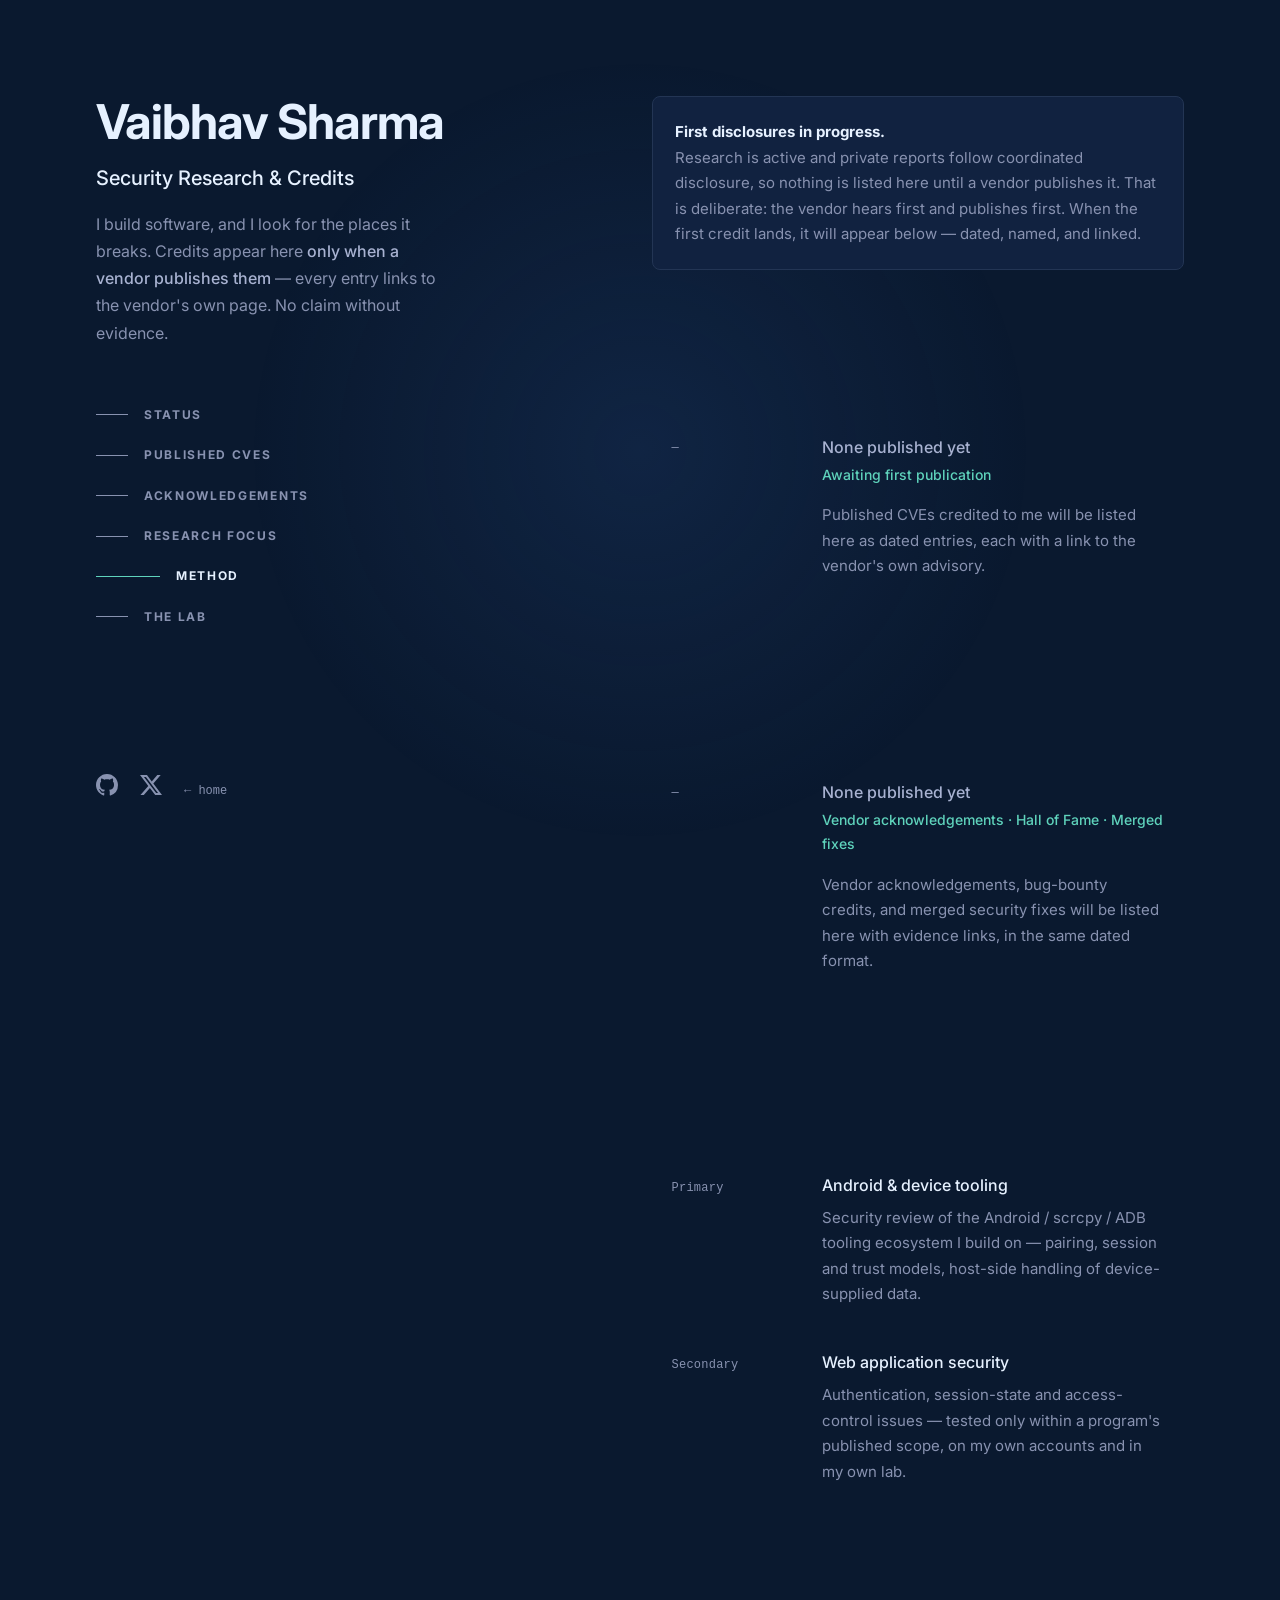
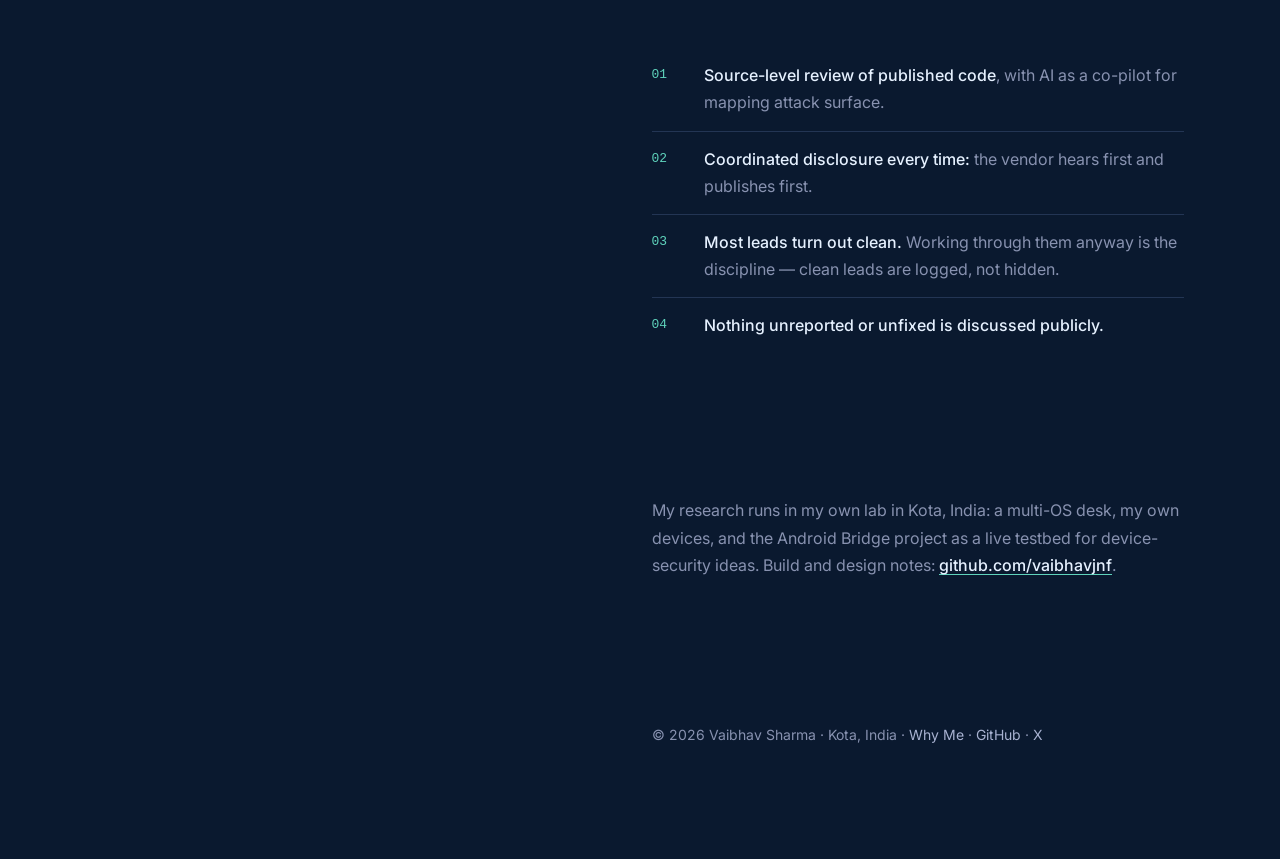
==== security.html @ 291d9839 "Launch personal website: resume portal + security evidence page" ====
<!DOCTYPE html>
<html lang="en">
<head>
<meta charset="utf-8">
<meta name="viewport" content="width=device-width, initial-scale=1">
<title>Security Research &amp; Credits — Vaibhav Sharma</title>
<meta name="description" content="Vaibhav Sharma's security research page: method, and vendor-published credits with evidence links. Credits are listed only when a vendor publishes them.">
<link rel="preconnect" href="https://fonts.googleapis.com">
<link rel="preconnect" href="https://fonts.gstatic.com" crossorigin>
<link href="https://fonts.googleapis.com/css2?family=Inter:wght@400;500;600;700&display=swap" rel="stylesheet">
<link rel="stylesheet" href="style.css">
</head>
<body>
<div id="spotlight" aria-hidden="true"></div>

<div class="layout">

  <!-- ============ LEFT: identity column (sticky) ============ -->
  <header class="identity">
    <div>
      <h1><a href="index.html">Vaibhav Sharma</a></h1>
      <p class="headline">Security Research &amp; Credits</p>
      <p class="blurb">I build software, and I look for the places it breaks.
      Credits appear here <strong>only when a vendor publishes them</strong> — every entry
      links to the vendor's own page. No claim without evidence.</p>

      <nav class="spy-nav" aria-label="On this page">
        <ul>
          <li><a href="#status"><span class="nav-line"></span>Status</a></li>
          <li><a href="#cves"><span class="nav-line"></span>Published CVEs</a></li>
          <li><a href="#acks"><span class="nav-line"></span>Acknowledgements</a></li>
          <li><a href="#focus"><span class="nav-line"></span>Research focus</a></li>
          <li><a href="#method"><span class="nav-line"></span>Method</a></li>
          <li><a href="#lab"><span class="nav-line"></span>The lab</a></li>
        </ul>
      </nav>
    </div>

    <ul class="socials">
      <li>
        <a href="https://github.com/vaibhavjnf" aria-label="GitHub — vaibhavjnf" title="GitHub">
          <svg viewBox="0 0 16 16" aria-hidden="true"><path d="M8 0C3.58 0 0 3.58 0 8c0 3.54 2.29 6.53 5.47 7.59.4.07.55-.17.55-.38 0-.19-.01-.82-.01-1.49-2.01.37-2.53-.49-2.69-.94-.09-.23-.48-.94-.82-1.13-.28-.15-.68-.52-.01-.53.63-.01 1.08.58 1.23.82.72 1.21 1.87.87 2.33.66.07-.52.28-.87.51-1.07-1.78-.2-3.64-.89-3.64-3.95 0-.87.31-1.59.82-2.15-.08-.2-.36-1.02.08-2.12 0 0 .67-.21 2.2.82.64-.18 1.32-.27 2-.27s1.36.09 2 .27c1.53-1.04 2.2-.82 2.2-.82.44 1.1.16 1.92.08 2.12.51.56.82 1.27.82 2.15 0 3.07-1.87 3.75-3.65 3.95.29.25.54.73.54 1.48 0 1.07-.01 1.93-.01 2.2 0 .21.15.46.55.38A8.01 8.01 0 0 0 16 8c0-4.42-3.58-8-8-8Z"/></svg>
        </a>
      </li>
      <li>
        <a href="https://x.com/heyavaibh" aria-label="X — @heyavaibh" title="X">
          <svg viewBox="0 0 24 24" aria-hidden="true"><path d="M18.9 1.15h3.68l-8.04 9.19L24 22.85h-7.41l-5.8-7.58-6.64 7.58H.47l8.6-9.83L0 1.15h7.59l5.24 6.93 6.07-6.93Zm-1.29 19.5h2.04L6.49 3.24H4.3l13.31 17.41Z"/></svg>
        </a>
      </li>
      <li><a class="blog-link" href="index.html">← home</a></li>
    </ul>
  </header>

  <!-- ============ RIGHT: credits ledger ============ -->
  <main class="content">

    <section id="status" aria-label="Status">
      <h2 class="section-heading">Status</h2>
      <div class="status-note">
        <strong>First disclosures in progress.</strong><br>
        Research is active and private reports follow coordinated disclosure, so nothing is
        listed here until a vendor publishes it. That is deliberate: the vendor hears first
        and publishes first. When the first credit lands, it will appear below — dated,
        named, and linked.
      </div>
    </section>

    <section id="cves" aria-label="Published CVEs">
      <h2 class="section-heading">Published CVEs</h2>
      <!-- Publications-style entries (Academic Pages model). When a vendor publishes a
           credit, add an entry in this shape, newest first, grouped under its year:
      <article class="pub">
        <div class="pub-year">YYYY</div>
        <div>
          <h3>CVE-YYYY-NNNNN — Short title of the issue</h3>
          <p class="venue">Vendor / Product · Advisory type</p>
          <p>One- or two-line summary of impact and fix, in the vendor's terms.</p>
          <p class="links"><a href="VENDOR-URL">Vendor advisory</a></p>
        </div>
      </article>
      Keep a screenshot of the vendor credit line locally — vendor pages get taken down. -->
      <article class="pub empty">
        <div class="pub-year">—</div>
        <div>
          <h3>None published yet</h3>
          <p class="venue">Awaiting first publication</p>
          <p>Published CVEs credited to me will be listed here as dated entries, each with a
          link to the vendor's own advisory.</p>
        </div>
      </article>
    </section>

    <section id="acks" aria-label="Acknowledgements and Hall of Fame">
      <h2 class="section-heading">Acknowledgements</h2>
      <!-- Same entry shape as Published CVEs. Types: vendor acknowledgement,
           Hall of Fame listing, bug-bounty credit, merged security fix (GHSA). -->
      <article class="pub empty">
        <div class="pub-year">—</div>
        <div>
          <h3>None published yet</h3>
          <p class="venue">Vendor acknowledgements · Hall of Fame · Merged fixes</p>
          <p>Vendor acknowledgements, bug-bounty credits, and merged security fixes will be
          listed here with evidence links, in the same dated format.</p>
        </div>
      </article>
    </section>

    <section id="focus" aria-label="Research focus">
      <h2 class="section-heading">Research focus</h2>
      <ol class="rows">
        <li class="entry">
          <div class="when">Primary</div>
          <div>
            <h3>Android &amp; device tooling</h3>
            <p>Security review of the Android / scrcpy / ADB tooling ecosystem I build on —
            pairing, session and trust models, host-side handling of device-supplied data.</p>
          </div>
        </li>
        <li class="entry">
          <div class="when">Secondary</div>
          <div>
            <h3>Web application security</h3>
            <p>Authentication, session-state and access-control issues — tested only within a
            program's published scope, on my own accounts and in my own lab.</p>
          </div>
        </li>
      </ol>
    </section>

    <section id="method" aria-label="Method">
      <h2 class="section-heading">Method</h2>
      <ol class="method">
        <li><strong>Source-level review of published code</strong>, with AI as a co-pilot for mapping attack surface.</li>
        <li><strong>Coordinated disclosure every time:</strong> the vendor hears first and publishes first.</li>
        <li><strong>Most leads turn out clean.</strong> Working through them anyway is the discipline — clean leads are logged, not hidden.</li>
        <li><strong>Nothing unreported or unfixed is discussed publicly.</strong></li>
      </ol>
    </section>

    <section id="lab" aria-label="The lab">
      <h2 class="section-heading">The lab</h2>
      <p>My research runs in my own lab in Kota, India: a multi-OS desk, my own devices,
      and the Android Bridge project as a live testbed for device-security ideas.
      Build and design notes: <a class="inline-link" href="https://github.com/vaibhavjnf">github.com/vaibhavjnf</a>.</p>
    </section>

    <footer class="site">
      <p>© 2026 Vaibhav Sharma · Kota, India ·
      <a href="index.html">Why Me</a> · <a href="https://github.com/vaibhavjnf">GitHub</a> ·
      <a href="https://x.com/heyavaibh">X</a></p>
    </footer>

  </main>
</div>

<script src="script.js"></script>
</body>
</html>
---- style.css ----
/* Vaibhav Sharma — vaibhavjnf.github.io
   Structure reverse-engineered from the open-source portfolio tradition
   (fixed identity column + scrolling résumé). Original code. No build step. */

:root{
  --bg:#0a192f;
  --surface:#112240;
  --line:#233554;
  --text:#e6f1ff;
  --body:#a8b2d1;
  --muted:#8892b0;
  --accent:#5fd3bc;
  --accent-dim:rgba(95,211,188,.10);
  --glow:rgba(45,90,160,.18);
  --mono:ui-monospace,"SF Mono",SFMono-Regular,Menlo,Consolas,"Liberation Mono",monospace;
  --sans:"Inter",-apple-system,BlinkMacSystemFont,"Segoe UI",Roboto,Helvetica,Arial,sans-serif;
}
*{box-sizing:border-box;margin:0;padding:0}
html{scroll-behavior:smooth}
body{
  background:var(--bg);color:var(--muted);
  font-family:var(--sans);font-size:16px;line-height:1.7;
  -webkit-font-smoothing:antialiased;
}
::selection{background:var(--accent-dim);color:var(--text)}
a{color:inherit;text-decoration:none}
a:hover{color:var(--accent)}
:focus-visible{outline:2px solid var(--accent);outline-offset:3px;border-radius:2px}

/* ---------- spotlight (single orchestrated effect) ---------- */
#spotlight{
  position:fixed;inset:0;z-index:0;pointer-events:none;
  background:radial-gradient(600px circle at var(--mx,50%) var(--my,50%),var(--glow),transparent 65%);
}

/* ---------- shell ---------- */
.layout{
  position:relative;z-index:1;
  max-width:1600px;margin:0 auto;padding:0 96px;
  display:flex;justify-content:space-between;gap:4rem;
}

/* ---------- left column ---------- */
.identity{
  position:sticky;top:0;height:100vh;max-height:100vh;width:48%;
  display:flex;flex-direction:column;justify-content:space-between;
  padding:96px 0;
}
.identity h1{font-size:48px;line-height:1.1;letter-spacing:-1px;color:var(--text);font-weight:700}
.identity h1 a:hover{color:var(--text)}
.identity .headline{font-size:20px;font-weight:500;color:var(--text);margin-top:12px}
.identity .blurb{margin-top:16px;max-width:340px;color:var(--muted)}
.identity .blurb strong{color:var(--body);font-weight:500}

/* scroll-spy nav */
.spy-nav{margin-top:48px}
.spy-nav ul{list-style:none}
.spy-nav a{
  display:flex;align-items:center;gap:16px;padding:10px 0;
  font-size:12px;font-weight:700;letter-spacing:.14em;text-transform:uppercase;color:var(--muted);
}
.spy-nav .nav-line{display:block;width:32px;height:1px;background:var(--muted);transition:width .25s ease,background .25s ease}
.spy-nav a:hover,.spy-nav a.active{color:var(--text)}
.spy-nav a:hover .nav-line,.spy-nav a.active .nav-line{width:64px;background:var(--accent)}
.spy-nav .nav-num{font-family:var(--mono);font-size:11px;letter-spacing:0;color:var(--accent);display:none}

/* socials pinned to bottom of left column */
.socials{list-style:none;display:flex;gap:22px;align-items:center}
.socials a{color:var(--muted);display:inline-flex}
.socials a:hover{color:var(--accent)}
.socials svg{width:22px;height:22px;fill:currentColor}
.socials .blog-link{font-family:var(--mono);font-size:12px}

/* ---------- right column ---------- */
.content{width:52%;padding:96px 0}
section{margin-bottom:144px;scroll-margin-top:96px}
section:last-child{margin-bottom:0}

/* mobile-only sticky section heading (hidden on desktop) */
.section-heading{
  display:none;
  font-size:14px;font-weight:700;letter-spacing:.14em;text-transform:uppercase;color:var(--text);
}

.content p{margin-bottom:16px}
.content p strong,.content li strong{color:var(--body);font-weight:500}
.inline-link{color:var(--text);font-weight:500;box-shadow:inset 0 -1px 0 var(--accent);transition:color .2s}
.inline-link:hover{color:var(--accent)}

/* ---------- résumé rows (experience / projects / credits) ---------- */
.rows{list-style:none}
.entry{
  display:grid;grid-template-columns:130px 1fr;gap:1.25rem;
  padding:20px;border-radius:8px;
  transition:background .25s ease,box-shadow .25s ease;
}
.entry + .entry{margin-top:4px}
.entry .when{
  font-family:var(--mono);font-size:12px;letter-spacing:.02em;color:var(--muted);
  padding-top:4px;white-space:nowrap;
}
.entry h3{font-size:16px;font-weight:500;color:var(--text);line-height:1.45}
.entry h3 a:hover{color:var(--accent)}
.entry h3 .ext{color:var(--accent);font-size:13px}
.entry .org{color:var(--body)}
.entry p{font-size:15px;margin:8px 0 0}
.entry p:last-of-type{margin-bottom:0}
.sub-links{font-size:14px;margin-top:10px}
.sub-links a{color:var(--body);font-weight:500;margin-right:18px}
.sub-links a:hover{color:var(--accent)}

.tags{list-style:none;display:flex;flex-wrap:wrap;gap:8px;margin-top:14px}
.tags li{
  font-size:12px;font-weight:500;line-height:1;
  color:var(--accent);background:var(--accent-dim);
  padding:6px 12px;border-radius:999px;
}

/* project rows get a CSS-only thumbnail tile (no external images) */
.entry.project{grid-template-columns:150px 1fr}
.thumb{
  height:96px;border:1px solid var(--line);border-radius:6px;background:var(--surface);
  display:flex;align-items:center;justify-content:center;
  font-family:var(--mono);font-size:20px;letter-spacing:.08em;color:var(--body);
  transition:border-color .25s ease,color .25s ease;
}

/* desktop: siblings dim while one row is hovered (résumé-reading effect) */
@media (hover:hover) and (min-width:1081px){
  .rows:hover .entry{opacity:.55}
  .rows:hover .entry:hover{opacity:1;background:rgba(148,163,184,.06);box-shadow:inset 0 1px 0 rgba(148,163,184,.08)}
  .rows:hover .entry:hover h3,.entry:hover h3{color:var(--accent)}
  .entry:hover .thumb{border-color:var(--accent);color:var(--accent)}
}

/* ---------- security / method ---------- */
.method{list-style:none;counter-reset:rule}
.method li{
  counter-increment:rule;position:relative;
  padding:14px 0 14px 52px;border-bottom:1px solid var(--line);
}
.method li:last-child{border-bottom:none}
.method li::before{
  content:counter(rule,decimal-leading-zero);
  position:absolute;left:0;top:16px;
  font-family:var(--mono);font-size:13px;color:var(--accent);
}
.method li strong{color:var(--text);font-weight:500}

.status-note{
  border:1px solid var(--line);border-radius:8px;background:var(--surface);
  padding:22px;font-size:15px;
}
.status-note strong{color:var(--text)}

/* publications-style credit entries (Academic Pages model) */
.pub{display:grid;grid-template-columns:130px 1fr;gap:1.25rem;padding:20px;border-radius:8px}
.pub .pub-year{font-family:var(--mono);font-size:12px;color:var(--muted);padding-top:4px}
.pub h3{font-size:16px;font-weight:500;color:var(--text)}
.pub .venue{color:var(--accent);font-size:14px;font-weight:500;margin-top:2px}
.pub p{font-size:15px;margin-top:6px}
.pub .links{font-size:14px;margin-top:8px}
.pub .links a{color:var(--body);font-weight:500;margin-right:18px}
.pub .links a:hover{color:var(--accent)}
.pub.empty h3{color:var(--body)}

/* ---------- contact / footer ---------- */
.contact-big{font-size:32px;font-weight:700;color:var(--text);letter-spacing:-.5px;margin-bottom:16px}
.contact-links{list-style:none;margin-top:24px}
.contact-links li{padding:8px 0;border-bottom:1px solid var(--line);font-size:15px}
.contact-links li:last-child{border-bottom:none}
.contact-links .k{font-family:var(--mono);font-size:12px;color:var(--accent);display:inline-block;width:110px}
footer.site{margin-top:120px;font-size:14px;color:var(--muted)}
footer.site a{color:var(--body)}
footer.site a:hover{color:var(--accent)}

/* ---------- responsive ---------- */
@media (max-width:1240px){
  .layout{padding:0 48px}
}
@media (max-width:1080px){
  .layout{flex-direction:column;padding:0 48px;gap:0}
  .identity{position:static;height:auto;max-height:none;width:100%;padding:80px 0 0}
  .identity .blurb{max-width:560px}
  .spy-nav{display:none}
  .socials{margin-top:32px}
  .content{width:100%;padding:64px 0 80px}
  section{margin-bottom:96px;scroll-margin-top:24px}
  .section-heading{
    display:block;position:sticky;top:0;z-index:5;
    margin:0 -48px 24px;padding:16px 48px;
    background:rgba(10,25,47,.78);backdrop-filter:blur(10px);
  }
}
@media (max-width:640px){
  .layout{padding:0 24px}
  .identity{padding-top:56px}
  .identity h1{font-size:38px}
  .identity .headline{font-size:18px}
  .section-heading{margin:0 -24px 20px;padding:14px 24px}
  .entry,.entry.project,.pub{grid-template-columns:1fr;gap:.5rem}
  .entry .when,.pub .pub-year{padding-top:0}
  .thumb{height:72px;max-width:200px}
  .contact-big{font-size:26px}
  .contact-links .k{display:block;width:auto;margin-bottom:2px}
}
@media (prefers-reduced-motion:reduce){
  html{scroll-behavior:auto}
  *{transition:none !important}
  #spotlight{display:none}
}
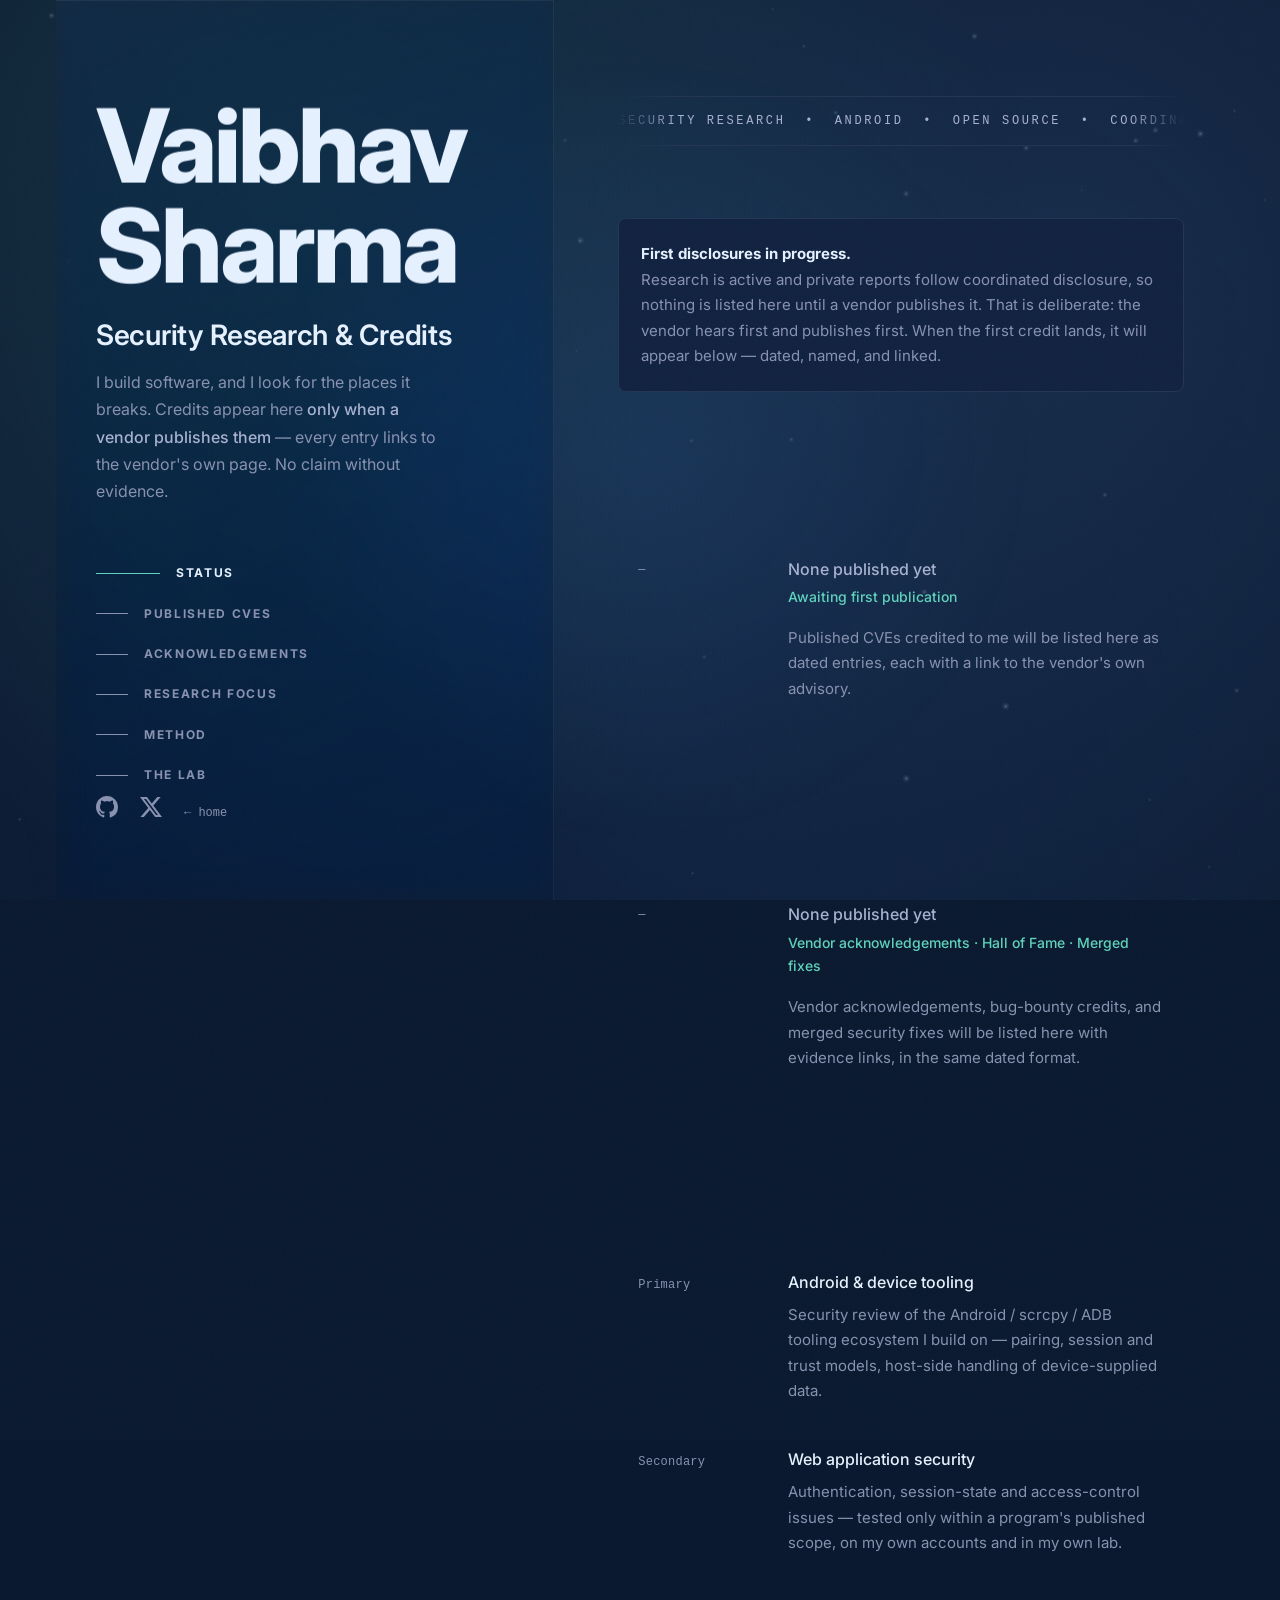
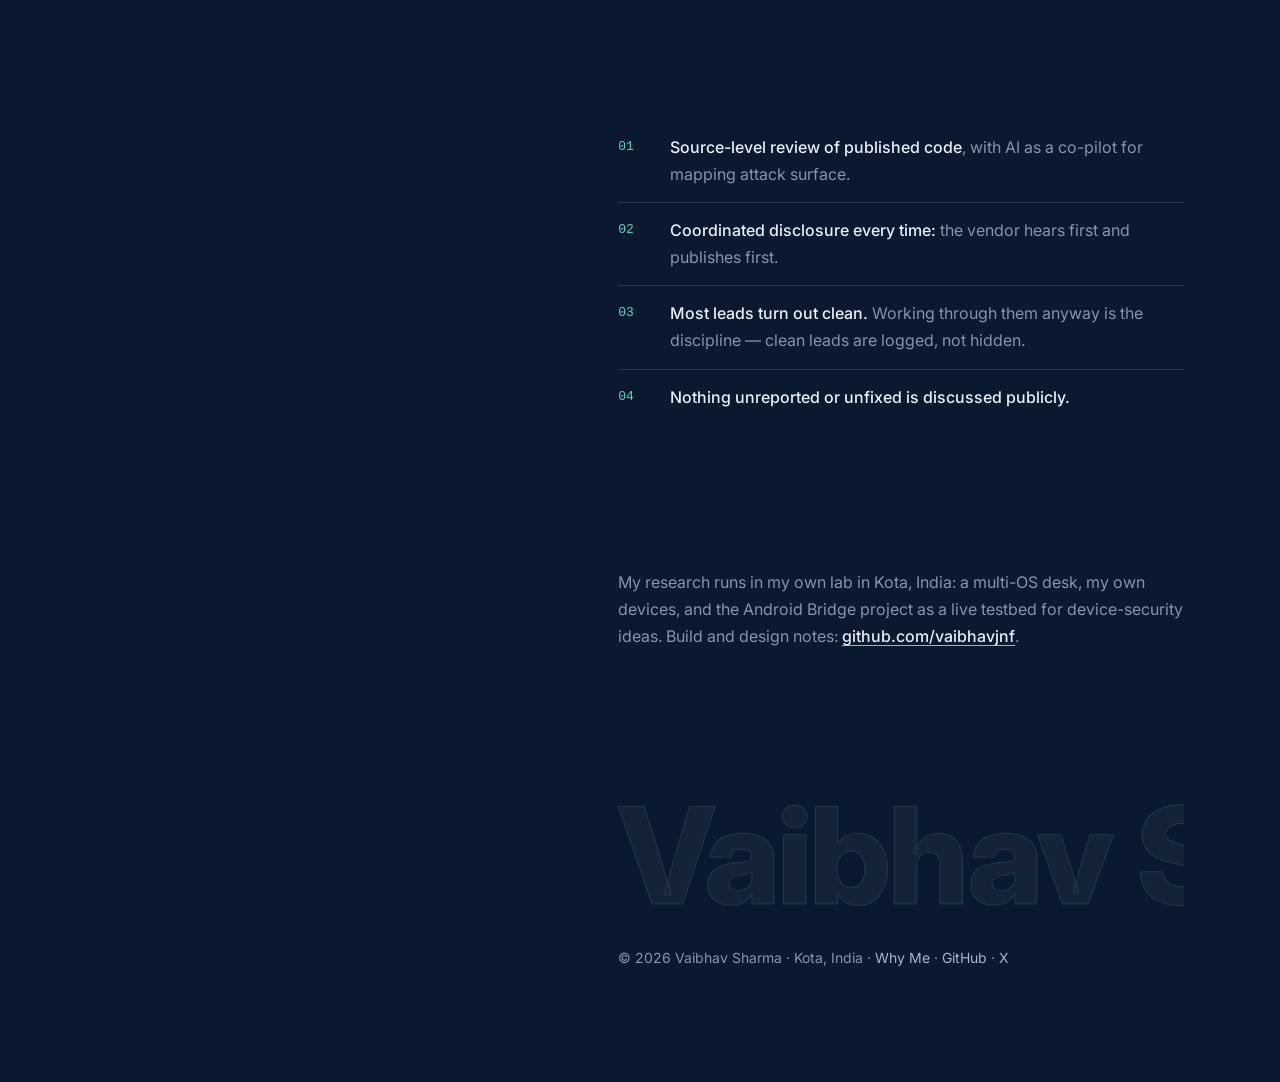
==== commit 261c0f2f: "v3: Igloo-grade immersive layer — arctic canvas scene, preloader, oversized type, motion choreograph" ====
--- a/security.html
+++ b/security.html
@@ -7,24 +7,40 @@
 <meta name="description" content="Vaibhav Sharma's security research page: method, and vendor-published credits with evidence links. Credits are listed only when a vendor publishes them.">
 <link rel="preconnect" href="https://fonts.googleapis.com">
 <link rel="preconnect" href="https://fonts.gstatic.com" crossorigin>
-<link href="https://fonts.googleapis.com/css2?family=Inter:wght@400;500;600;700&display=swap" rel="stylesheet">
+<link href="https://fonts.googleapis.com/css2?family=Inter:wght@400;500;600;700;800&display=swap" rel="stylesheet">
 <link rel="stylesheet" href="style.css">
 </head>
 <body>
+
+<!-- Preloader: decorative door. JS counts + lifts it; CSS failsafe hides it
+     even if JS fails; display:none under reduced motion. -->
+<div id="preloader" aria-hidden="true">
+  <div class="pre-inner">
+    <div class="pre-mono">VS</div>
+    <p class="pre-name">Vaibhav Sharma</p>
+    <p class="pre-count">0%</p>
+    <div class="pre-bar"><span id="pre-bar-fill"></span></div>
+  </div>
+</div>
+
+<canvas id="bg-canvas" aria-hidden="true"></canvas>
 <div id="spotlight" aria-hidden="true"></div>
+<div class="grain" aria-hidden="true"></div>
+<div class="cursor-dot" aria-hidden="true"></div>
+<div class="cursor-ring" aria-hidden="true"></div>
 
 <div class="layout">
 
   <!-- ============ LEFT: identity column (sticky) ============ -->
   <header class="identity">
     <div>
-      <h1><a href="index.html">Vaibhav Sharma</a></h1>
-      <p class="headline">Security Research &amp; Credits</p>
-      <p class="blurb">I build software, and I look for the places it breaks.
+      <h1><a href="index.html"><span class="line"><span class="line-in">Vaibhav</span></span> <span class="line"><span class="line-in">Sharma</span></span></a></h1>
+      <p class="headline fade-item">Security Research &amp; Credits</p>
+      <p class="blurb fade-item">I build software, and I look for the places it breaks.
       Credits appear here <strong>only when a vendor publishes them</strong> — every entry
       links to the vendor's own page. No claim without evidence.</p>
 
-      <nav class="spy-nav" aria-label="On this page">
+      <nav class="spy-nav fade-item" aria-label="On this page">
         <ul>
           <li><a href="#status"><span class="nav-line"></span>Status</a></li>
           <li><a href="#cves"><span class="nav-line"></span>Published CVEs</a></li>
@@ -36,7 +52,7 @@
       </nav>
     </div>
 
-    <ul class="socials">
+    <ul class="socials fade-item">
       <li>
         <a href="https://github.com/vaibhavjnf" aria-label="GitHub — vaibhavjnf" title="GitHub">
           <svg viewBox="0 0 16 16" aria-hidden="true"><path d="M8 0C3.58 0 0 3.58 0 8c0 3.54 2.29 6.53 5.47 7.59.4.07.55-.17.55-.38 0-.19-.01-.82-.01-1.49-2.01.37-2.53-.49-2.69-.94-.09-.23-.48-.94-.82-1.13-.28-.15-.68-.52-.01-.53.63-.01 1.08.58 1.23.82.72 1.21 1.87.87 2.33.66.07-.52.28-.87.51-1.07-1.78-.2-3.64-.89-3.64-3.95 0-.87.31-1.59.82-2.15-.08-.2-.36-1.02.08-2.12 0 0 .67-.21 2.2.82.64-.18 1.32-.27 2-.27s1.36.09 2 .27c1.53-1.04 2.2-.82 2.2-.82.44 1.1.16 1.92.08 2.12.51.56.82 1.27.82 2.15 0 3.07-1.87 3.75-3.65 3.95.29.25.54.73.54 1.48 0 1.07-.01 1.93-.01 2.2 0 .21.15.46.55.38A8.01 8.01 0 0 0 16 8c0-4.42-3.58-8-8-8Z"/></svg>
@@ -54,7 +70,14 @@
   <!-- ============ RIGHT: credits ledger ============ -->
   <main class="content">
 
-    <section id="status" aria-label="Status">
+    <div class="marquee" aria-hidden="true">
+      <div class="marquee-track">
+        <span>Security Research&nbsp;&nbsp;•&nbsp;&nbsp;Android&nbsp;&nbsp;•&nbsp;&nbsp;Open Source&nbsp;&nbsp;•&nbsp;&nbsp;Coordinated Disclosure&nbsp;&nbsp;•&nbsp;&nbsp;</span>
+        <span>Security Research&nbsp;&nbsp;•&nbsp;&nbsp;Android&nbsp;&nbsp;•&nbsp;&nbsp;Open Source&nbsp;&nbsp;•&nbsp;&nbsp;Coordinated Disclosure&nbsp;&nbsp;•&nbsp;&nbsp;</span>
+      </div>
+    </div>
+
+    <section id="status" aria-label="Status" data-reveal>
       <h2 class="section-heading">Status</h2>
       <div class="status-note">
         <strong>First disclosures in progress.</strong><br>
@@ -79,7 +102,7 @@
         </div>
       </article>
       Keep a screenshot of the vendor credit line locally — vendor pages get taken down. -->
-      <article class="pub empty">
+      <article class="pub empty" data-reveal>
         <div class="pub-year">—</div>
         <div>
           <h3>None published yet</h3>
@@ -94,7 +117,7 @@
       <h2 class="section-heading">Acknowledgements</h2>
       <!-- Same entry shape as Published CVEs. Types: vendor acknowledgement,
            Hall of Fame listing, bug-bounty credit, merged security fix (GHSA). -->
-      <article class="pub empty">
+      <article class="pub empty" data-reveal>
         <div class="pub-year">—</div>
         <div>
           <h3>None published yet</h3>
@@ -108,7 +131,7 @@
     <section id="focus" aria-label="Research focus">
       <h2 class="section-heading">Research focus</h2>
       <ol class="rows">
-        <li class="entry">
+        <li class="entry" data-reveal>
           <div class="when">Primary</div>
           <div>
             <h3>Android &amp; device tooling</h3>
@@ -116,7 +139,7 @@
             pairing, session and trust models, host-side handling of device-supplied data.</p>
           </div>
         </li>
-        <li class="entry">
+        <li class="entry" data-reveal>
           <div class="when">Secondary</div>
           <div>
             <h3>Web application security</h3>
@@ -127,7 +150,7 @@
       </ol>
     </section>
 
-    <section id="method" aria-label="Method">
+    <section id="method" aria-label="Method" data-reveal>
       <h2 class="section-heading">Method</h2>
       <ol class="method">
         <li><strong>Source-level review of published code</strong>, with AI as a co-pilot for mapping attack surface.</li>
@@ -137,14 +160,15 @@
       </ol>
     </section>
 
-    <section id="lab" aria-label="The lab">
+    <section id="lab" aria-label="The lab" data-reveal>
       <h2 class="section-heading">The lab</h2>
       <p>My research runs in my own lab in Kota, India: a multi-OS desk, my own devices,
       and the Android Bridge project as a live testbed for device-security ideas.
       Build and design notes: <a class="inline-link" href="https://github.com/vaibhavjnf">github.com/vaibhavjnf</a>.</p>
     </section>
 
-    <footer class="site">
+    <footer class="site" data-reveal>
+      <div class="watermark" aria-hidden="true">Vaibhav Sharma</div>
       <p>© 2026 Vaibhav Sharma · Kota, India ·
       <a href="index.html">Why Me</a> · <a href="https://github.com/vaibhavjnf">GitHub</a> ·
       <a href="https://x.com/heyavaibh">X</a></p>
--- a/style.css
+++ b/style.css
@@ -1,9 +1,11 @@
 /* Vaibhav Sharma — vaibhavjnf.github.io
-   Structure reverse-engineered from the open-source portfolio tradition
-   (fixed identity column + scrolling résumé). Original code. No build step. */
+   v3: Brittany-skeleton résumé (v2) + an "Igloo layer" — arctic canvas scene,
+   ice-glass identity column, oversized type, choreographed reveals.
+   Original code. No build step. No external assets beyond Google Fonts. */
 
 :root{
   --bg:#0a192f;
+  --bg-deep:#081426;
   --surface:#112240;
   --line:#233554;
   --text:#e6f1ff;
@@ -14,43 +16,131 @@
   --glow:rgba(45,90,160,.18);
   --mono:ui-monospace,"SF Mono",SFMono-Regular,Menlo,Consolas,"Liberation Mono",monospace;
   --sans:"Inter",-apple-system,BlinkMacSystemFont,"Segoe UI",Roboto,Helvetica,Arial,sans-serif;
+  --ease-out:cubic-bezier(.22,1,.36,1);
 }
 *{box-sizing:border-box;margin:0;padding:0}
-html{scroll-behavior:smooth}
+html{scroll-behavior:smooth;scrollbar-color:var(--line) var(--bg)}
 body{
   background:var(--bg);color:var(--muted);
   font-family:var(--sans);font-size:16px;line-height:1.7;
   -webkit-font-smoothing:antialiased;
-}
-::selection{background:var(--accent-dim);color:var(--text)}
+  overflow-x:hidden;
+}
+::selection{background:rgba(95,211,188,.28);color:var(--text)}
+::-webkit-scrollbar{width:10px}
+::-webkit-scrollbar-track{background:var(--bg)}
+::-webkit-scrollbar-thumb{background:var(--line);border-radius:8px;border:2px solid var(--bg)}
+::-webkit-scrollbar-thumb:hover{background:#2e4a73}
 a{color:inherit;text-decoration:none}
 a:hover{color:var(--accent)}
 :focus-visible{outline:2px solid var(--accent);outline-offset:3px;border-radius:2px}
 
-/* ---------- spotlight (single orchestrated effect) ---------- */
+/* ---------- atmosphere layers (canvas scene, spotlight, grain) ---------- */
+#bg-canvas{position:fixed;inset:0;z-index:0;width:100%;height:100%;pointer-events:none}
 #spotlight{
-  position:fixed;inset:0;z-index:0;pointer-events:none;
+  position:fixed;inset:0;z-index:1;pointer-events:none;
   background:radial-gradient(600px circle at var(--mx,50%) var(--my,50%),var(--glow),transparent 65%);
 }
+.grain{
+  position:fixed;inset:-60%;width:220%;height:220%;z-index:90;pointer-events:none;opacity:.05;
+  background-image:url("data:image/svg+xml,%3Csvg xmlns='http://www.w3.org/2000/svg' width='300' height='300'%3E%3Cfilter id='n'%3E%3CfeTurbulence type='fractalNoise' baseFrequency='0.9' numOctaves='2' stitchTiles='stitch'/%3E%3C/filter%3E%3Crect width='100%25' height='100%25' filter='url(%23n)' opacity='0.55'/%3E%3C/svg%3E");
+  animation:grain 9s steps(10) infinite;
+}
+@keyframes grain{
+  0%,100%{transform:translate(0,0)} 10%{transform:translate(-4%,-6%)}
+  20%{transform:translate(-8%,3%)} 30%{transform:translate(5%,-8%)}
+  40%{transform:translate(-3%,8%)} 50%{transform:translate(-8%,-3%)}
+  60%{transform:translate(6%,4%)} 70%{transform:translate(3%,-5%)}
+  80%{transform:translate(-6%,6%)} 90%{transform:translate(7%,2%)}
+}
+
+/* ---------- custom cursor (JS adds .has-cursor, pointer:fine only) ---------- */
+.cursor-dot,.cursor-ring{position:fixed;top:0;left:0;z-index:200;pointer-events:none;border-radius:50%;display:none}
+.cursor-dot{width:6px;height:6px;background:var(--accent)}
+.cursor-ring{
+  width:36px;height:36px;border:1px solid rgba(95,211,188,.55);
+  transition:width .25s ease,height .25s ease,border-color .25s ease,background-color .25s ease;
+}
+.cursor-ring.is-active{width:58px;height:58px;background:rgba(95,211,188,.08);border-color:rgba(95,211,188,.9)}
+body.has-cursor.cursor-on .cursor-dot,body.has-cursor.cursor-on .cursor-ring{display:block}
+body.has-cursor,body.has-cursor a,body.has-cursor button{cursor:none}
+
+/* ---------- preloader ---------- */
+#preloader{
+  position:fixed;inset:0;z-index:120;background:var(--bg-deep);
+  display:flex;align-items:center;justify-content:center;
+  transition:transform .85s cubic-bezier(.76,0,.24,1);
+  animation:pre-failsafe .5s ease 2.4s forwards;
+}
+#preloader.done{transform:translateY(-101%)}
+#preloader.gone{display:none}
+@keyframes pre-failsafe{to{opacity:0;visibility:hidden}}
+.pre-inner{text-align:center;transition:opacity .3s ease}
+#preloader.done .pre-inner{opacity:0}
+.pre-mono{
+  width:72px;height:72px;margin:0 auto 22px;
+  display:flex;align-items:center;justify-content:center;
+  border:1px solid var(--line);border-radius:10px;
+  font-family:var(--mono);font-size:22px;letter-spacing:.12em;color:var(--accent);
+  background:rgba(95,211,188,.05);
+}
+.pre-name{font-size:13px;font-weight:600;letter-spacing:.28em;text-transform:uppercase;color:var(--body)}
+.pre-count{
+  margin-top:14px;font-size:clamp(2.6rem,6vw,4rem);font-weight:800;letter-spacing:-.02em;
+  line-height:1;color:var(--text);font-variant-numeric:tabular-nums;
+}
+.pre-bar{width:180px;height:1px;background:var(--line);margin:22px auto 0}
+.pre-bar span{display:block;height:100%;width:0;background:var(--accent)}
 
 /* ---------- shell ---------- */
 .layout{
-  position:relative;z-index:1;
+  position:relative;z-index:2;
   max-width:1600px;margin:0 auto;padding:0 96px;
   display:flex;justify-content:space-between;gap:4rem;
 }
 
-/* ---------- left column ---------- */
+/* ---------- left column: a pane of ice over the scene ---------- */
 .identity{
   position:sticky;top:0;height:100vh;max-height:100vh;width:48%;
   display:flex;flex-direction:column;justify-content:space-between;
-  padding:96px 0;
-}
-.identity h1{font-size:48px;line-height:1.1;letter-spacing:-1px;color:var(--text);font-weight:700}
+  padding:96px 40px 96px 40px;margin-left:-40px;
+  background:linear-gradient(155deg,rgba(23,42,69,.58),rgba(10,25,47,.28) 55%,rgba(10,25,47,.45));
+  -webkit-backdrop-filter:blur(16px) saturate(150%);
+  backdrop-filter:blur(16px) saturate(150%);
+  border-right:1px solid rgba(95,211,188,.09);
+  box-shadow:inset 0 1px 0 rgba(230,241,255,.06);
+}
+.identity h1{
+  font-size:clamp(3.25rem,8vw,7.25rem);line-height:.98;letter-spacing:-.03em;
+  color:var(--text);font-weight:800;
+}
 .identity h1 a:hover{color:var(--text)}
-.identity .headline{font-size:20px;font-weight:500;color:var(--text);margin-top:12px}
+.identity h1 .line{display:block;overflow:hidden;padding-bottom:.08em;margin-bottom:-.08em}
+.identity h1 .line-in{display:inline-block;will-change:transform}
+.identity .headline{
+  font-size:clamp(1.3rem,2.2vw,1.9rem);font-weight:600;color:var(--text);
+  margin-top:20px;letter-spacing:-.01em;line-height:1.3;
+}
 .identity .blurb{margin-top:16px;max-width:340px;color:var(--muted)}
 .identity .blurb strong{color:var(--body);font-weight:500}
+
+/* hero entrance: name lines rise once the curtain lifts (body.loaded);
+   a late failsafe animation guarantees visibility if JS dies mid-flight */
+@media (prefers-reduced-motion: no-preference){
+  .identity h1 .line-in{transform:translateY(112%);transition:transform 1.05s var(--ease-out)}
+  body.loaded .identity h1 .line:nth-child(2) .line-in{transition-delay:.13s}
+  body.loaded .identity h1 .line-in{transform:none}
+  .identity h1 .line-in{animation:line-failsafe .01s linear 3s forwards}
+  @keyframes line-failsafe{to{transform:none}}
+  .fade-item{opacity:0;transform:translateY(16px);transition:opacity .8s ease,transform .8s var(--ease-out)}
+  .fade-item{animation:fade-failsafe .01s linear 3s forwards}
+  @keyframes fade-failsafe{to{opacity:1;transform:none}}
+  body.loaded .fade-item{opacity:1;transform:none}
+  body.loaded .headline{transition-delay:.45s}
+  body.loaded .blurb{transition-delay:.55s}
+  body.loaded .spy-nav{transition-delay:.65s}
+  body.loaded .socials{transition-delay:.75s}
+}
 
 /* scroll-spy nav */
 .spy-nav{margin-top:48px}
@@ -87,12 +177,36 @@
 .inline-link{color:var(--text);font-weight:500;box-shadow:inset 0 -1px 0 var(--accent);transition:color .2s}
 .inline-link:hover{color:var(--accent)}
 
+/* ---------- marquee strip ---------- */
+.marquee{
+  overflow:hidden;padding:14px 0;margin-bottom:72px;
+  border-top:1px solid var(--line);border-bottom:1px solid var(--line);
+  -webkit-mask-image:linear-gradient(90deg,transparent,#000 10%,#000 90%,transparent);
+  mask-image:linear-gradient(90deg,transparent,#000 10%,#000 90%,transparent);
+}
+.marquee-track{display:flex;width:max-content;animation:marquee 30s linear infinite}
+.marquee:hover .marquee-track{animation-play-state:paused}
+.marquee-track span{
+  font-family:var(--mono);font-size:12px;letter-spacing:.22em;text-transform:uppercase;
+  color:var(--body);white-space:nowrap;
+}
+@keyframes marquee{to{transform:translateX(-50%)}}
+
+/* ---------- scroll reveals (hidden state only when JS + motion allow) ---------- */
+@media (prefers-reduced-motion: no-preference){
+  html.js-motion [data-reveal]{
+    opacity:0;transform:translateY(26px);
+    transition:opacity .8s ease,transform .8s var(--ease-out),background .25s ease,box-shadow .25s ease;
+  }
+  html.js-motion [data-reveal].in{opacity:1;transform:none}
+}
+
 /* ---------- résumé rows (experience / projects / credits) ---------- */
 .rows{list-style:none}
 .entry{
   display:grid;grid-template-columns:130px 1fr;gap:1.25rem;
   padding:20px;border-radius:8px;
-  transition:background .25s ease,box-shadow .25s ease;
+  transition:background .25s ease,box-shadow .25s ease,transform .25s ease;
 }
 .entry + .entry{margin-top:4px}
 .entry .when{
@@ -101,7 +215,10 @@
 }
 .entry h3{font-size:16px;font-weight:500;color:var(--text);line-height:1.45}
 .entry h3 a:hover{color:var(--accent)}
-.entry h3 .ext{color:var(--accent);font-size:13px}
+.entry h3 .ext{
+  color:var(--accent);font-size:13px;display:inline-block;
+  transition:transform .25s var(--ease-out);
+}
 .entry .org{color:var(--body)}
 .entry p{font-size:15px;margin:8px 0 0}
 .entry p:last-of-type{margin-bottom:0}
@@ -117,20 +234,26 @@
 }
 
 /* project rows get a CSS-only thumbnail tile (no external images) */
-.entry.project{grid-template-columns:150px 1fr}
+.entry.project{grid-template-columns:150px 1fr;perspective:600px}
 .thumb{
   height:96px;border:1px solid var(--line);border-radius:6px;background:var(--surface);
   display:flex;align-items:center;justify-content:center;
   font-family:var(--mono);font-size:20px;letter-spacing:.08em;color:var(--body);
-  transition:border-color .25s ease,color .25s ease;
+  transition:border-color .25s ease,color .25s ease,transform .35s var(--ease-out);
+  transform-style:preserve-3d;will-change:transform;
 }
 
 /* desktop: siblings dim while one row is hovered (résumé-reading effect) */
 @media (hover:hover) and (min-width:1081px){
   .rows:hover .entry{opacity:.55}
-  .rows:hover .entry:hover{opacity:1;background:rgba(148,163,184,.06);box-shadow:inset 0 1px 0 rgba(148,163,184,.08)}
+  .rows:hover .entry:hover{
+    opacity:1;transform:translateY(-2px);
+    background:linear-gradient(120deg,rgba(95,211,188,.07),rgba(148,163,184,.05));
+    box-shadow:inset 0 1px 0 rgba(230,241,255,.09),0 12px 32px -18px rgba(2,8,20,.7);
+  }
   .rows:hover .entry:hover h3,.entry:hover h3{color:var(--accent)}
   .entry:hover .thumb{border-color:var(--accent);color:var(--accent)}
+  .entry:hover h3 .ext{transform:translate(3px,-3px)}
 }
 
 /* ---------- security / method ---------- */
@@ -165,12 +288,21 @@
 .pub.empty h3{color:var(--body)}
 
 /* ---------- contact / footer ---------- */
-.contact-big{font-size:32px;font-weight:700;color:var(--text);letter-spacing:-.5px;margin-bottom:16px}
+.contact-big{
+  font-size:clamp(2.75rem,6vw,4.5rem);font-weight:800;color:var(--text);
+  letter-spacing:-.03em;line-height:1.05;margin-bottom:20px;
+}
 .contact-links{list-style:none;margin-top:24px}
 .contact-links li{padding:8px 0;border-bottom:1px solid var(--line);font-size:15px}
 .contact-links li:last-child{border-bottom:none}
 .contact-links .k{font-family:var(--mono);font-size:12px;color:var(--accent);display:inline-block;width:110px}
-footer.site{margin-top:120px;font-size:14px;color:var(--muted)}
+footer.site{margin-top:120px;font-size:14px;color:var(--muted);overflow:hidden}
+.watermark{
+  font-size:clamp(4rem,10.5vw,10rem);font-weight:800;letter-spacing:-.02em;line-height:.92;
+  white-space:nowrap;user-select:none;margin-bottom:28px;
+  color:rgba(230,241,255,.05);
+  -webkit-text-stroke:1px rgba(95,211,188,.16);
+}
 footer.site a{color:var(--body)}
 footer.site a:hover{color:var(--accent)}
 
@@ -180,12 +312,19 @@
 }
 @media (max-width:1080px){
   .layout{flex-direction:column;padding:0 48px;gap:0}
-  .identity{position:static;height:auto;max-height:none;width:100%;padding:80px 0 0}
+  .identity{
+    position:static;height:auto;max-height:none;width:100%;
+    padding:80px 32px 40px;margin-left:0;
+    border-right:none;border-bottom:1px solid rgba(95,211,188,.09);
+    -webkit-backdrop-filter:blur(10px) saturate(140%);
+    backdrop-filter:blur(10px) saturate(140%);
+  }
   .identity .blurb{max-width:560px}
   .spy-nav{display:none}
   .socials{margin-top:32px}
   .content{width:100%;padding:64px 0 80px}
   section{margin-bottom:96px;scroll-margin-top:24px}
+  .marquee{margin-bottom:56px}
   .section-heading{
     display:block;position:sticky;top:0;z-index:5;
     margin:0 -48px 24px;padding:16px 48px;
@@ -194,18 +333,22 @@
 }
 @media (max-width:640px){
   .layout{padding:0 24px}
-  .identity{padding-top:56px}
-  .identity h1{font-size:38px}
-  .identity .headline{font-size:18px}
+  .identity{padding:56px 20px 32px}
+  .identity h1{font-size:clamp(3rem,15.5vw,4.2rem)}
+  .identity .headline{font-size:19px}
   .section-heading{margin:0 -24px 20px;padding:14px 24px}
   .entry,.entry.project,.pub{grid-template-columns:1fr;gap:.5rem}
   .entry .when,.pub .pub-year{padding-top:0}
   .thumb{height:72px;max-width:200px}
-  .contact-big{font-size:26px}
+  .contact-big{font-size:2.6rem}
   .contact-links .k{display:block;width:auto;margin-bottom:2px}
+  .grain{opacity:.035}
 }
 @media (prefers-reduced-motion:reduce){
   html{scroll-behavior:auto}
-  *{transition:none !important}
+  *,*::before,*::after{transition:none !important;animation:none !important}
   #spotlight{display:none}
-}
+  #preloader{display:none}
+  .marquee-track{animation:none}
+  .grain{animation:none}
+}
